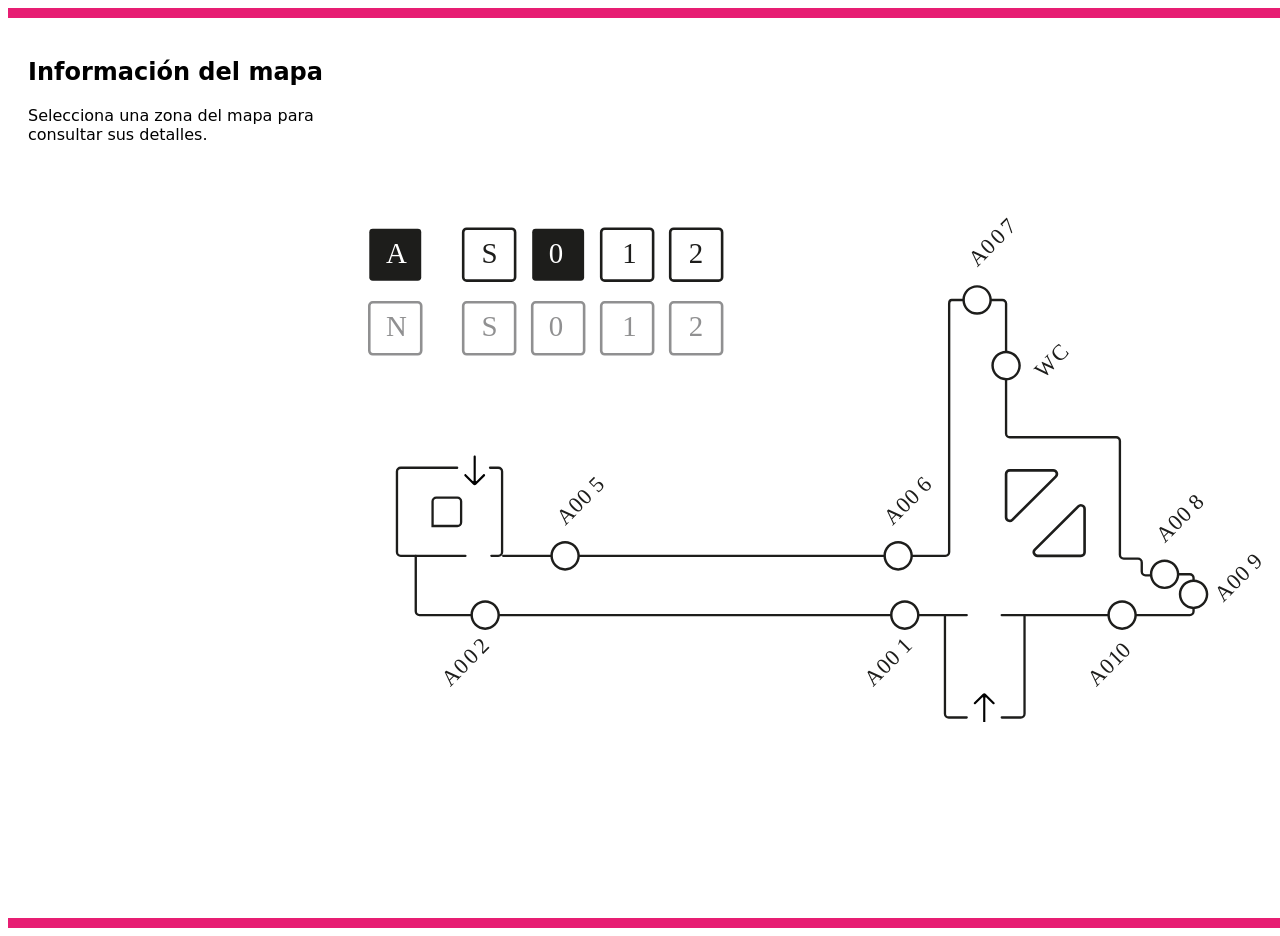
==== index.html @ 5aa55768 "Rename index.html.html to index.html" ====
<!DOCTYPE html>
<html leng=esp>

	<head>

		<link rel="stylesheet" href="mapacolor.css">
		<link rel="icon" href="[data-uri]" type="image/png">
		<title>Mapa Escuela de Arte</title>

	</head>

	<body>
		<main class="map-app">

			<aside class="sidebar" id="sidebar">
				<button class="close-button" id="close-panel">×</button>
				<h1 id="panel-title">Información</h1>
				<p id="panel-description"></p>
				<span class="mapa"></span>
		  	</aside>

			 <div class="contenido-previo">
			    <h2>Información del mapa</h2>
			    <p>Selecciona una zona del mapa para consultar sus detalles.</p>
			  </div>
			  
			<section class="map-container" > 

				<svg class="plano" id="plantaSA" xmlns="http://www.w3.org/2000/svg" version="1.1" viewBox="0 0 841.89 595.28">
				
				  <g id="Capa_1">
				    <path class="norma7" d="M84.82,393.39v54.43c0,2.05,1.66,3.71,3.71,3.71h49.93"/>
				    <path class="norma7" d="M169.51,451.53"/>
				    <line class="norma7" x1="230.84" y1="451.53" x2="138.46" y2="451.53"/>
				    <line class="norma7" x1="334.84" y1="451.53" x2="255.19" y2="451.53"/>
				    <line class="norma5" x1="544.61" y1="451.53" x2="361.49" y2="451.53"/>
				    <path class="norma7" d="M133.52,393.39h-63.43c-2.05,0-3.71-1.66-3.71-3.71v-79.04c0-2.05,1.66-3.71,3.71-3.71h87.6"/>
				    <path class="norma9" d="M157.69,306.94h8.12c2.05,0,3.71,1.66,3.71,3.71v79.04c0,2.05-1.66,3.71-3.71,3.71h-6.79"/>
				    <line class="norma7" x1="555.04" y1="451.53" x2="632.13" y2="451.53"/>
				    <line class="norma7" x1="544.61" y1="451.53" x2="555.04" y2="451.53"/>
				    <path class="norma7" d="M658.51,451.53h110.55c3.64,0,6.59-2.95,6.59-6.59v-51.54"/>
				    <path class="norma7" d="M663.96,196.99v-50.96c0-2.05-1.66-3.71-3.71-3.71h-.97"/>
				    <path class="norma7" d="M608.12,209.36v180.33c0,2.05-1.66,3.71-3.71,3.71h-33.08"/>
				    <path class="norma7" d="M611.83,142.33h0c-2.05,0-3.71,1.66-3.71,3.71v36.33"/>
				    <line class="norma7" x1="571.34" y1="393.39" x2="226.96" y2="393.39"/>
				    <line class="norma7" x1="203.32" y1="393.39" x2="170.66" y2="393.39"/>
				    <path class="norma9" d="M102.71,364.11h21.52c2.05,0,3.71-1.66,3.71-3.71v-20.47c0-2.05-1.66-3.71-3.71-3.71h-20.58c-2.05,0-3.71,1.66-3.71,3.71v24.17h2.76Z"/>
				    <line class="norma9" x1="663.24" y1="317.73" x2="663.96" y2="277.04"/>
				    <path class="norma9" d="M735.49,393.39"/>
				    <path class="norma7" d="M735.49,393.39h36.46c2.05,0,3.71-1.66,3.71-3.71v-108.95c0-2.05-1.66-3.71-3.71-3.71h-104.27c-2.05,0-3.71-1.66-3.71-3.71v-50.84"/>
				    <line class="norma7" x1="622.06" y1="142.79" x2="651.21" y2="142.79"/>
				    <path class="norma8" d="M694.81,393.39h42.62c1.99,0,3.6-1.61,3.6-3.6v-42.4c0-3.2-3.87-4.81-6.14-2.55l-42.62,42.4c-2.28,2.26-.67,6.15,2.54,6.15Z"/>
				    <path class="norma8" d="M709.66,310.59h-42.62c-1.99,0-3.6,1.61-3.6,3.6v42.4c0,3.2,3.87,4.81,6.14,2.55l42.62-42.4c2.28-2.26.67-6.15-2.54-6.15Z"/>
				    <text class="norma1" transform="translate(619.79 524.47) rotate(-45)"><tspan x="0" y="0">AS01</tspan></text>
				    <text class="norma1" transform="translate(314.65 528.87) rotate(-45)"><tspan x="0" y="0">AS02</tspan></text>
				    <text class="norma1" transform="translate(216.32 528.87) rotate(-45)"><tspan x="0" y="0">AS03</tspan></text>
				    <text class="norma1" transform="translate(544.65 241.81) rotate(-45)"><tspan x="0" y="0">AS05</tspan></text>
				    <text class="norma1" transform="translate(609.12 121.64) rotate(-45)"><tspan x="0" y="0">AS06</tspan></text>
				    <text class="norma1" transform="translate(664.23 121.64) rotate(-45)"><tspan x="0" y="0">AS07</tspan></text>
				    <text class="norma1" transform="translate(701.38 223.68) rotate(-45)"><tspan x="0" y="0">WC</tspan></text>
				    <text class="norma1" transform="translate(216.32 374.72) rotate(-45)"><tspan x="0" y="0">AS04</tspan></text>
				  </g>
				  <g id="mapeado-AS01">
				    <g>
				      <circle class="norma4" cx="644.6" cy="451.98" r="12.75"/>
				      <path class="norma3" d="M644.6,465.89c-7.67,0-13.9-6.24-13.9-13.9s6.24-13.9,13.9-13.9,13.9,6.24,13.9,13.9-6.24,13.9-13.9,13.9ZM644.6,440.39c-6.39,0-11.6,5.2-11.6,11.6s5.2,11.6,11.6,11.6,11.6-5.2,11.6-11.6-5.2-11.6-11.6-11.6Z"/>
				    </g>
				  </g>
				  <g id="mapeado-AS02">
				    <g>
				      <circle class="norma4" cx="347.59" cy="451.98" r="12.75"/>
				      <path class="norma3" d="M347.59,465.89c-7.67,0-13.9-6.24-13.9-13.9s6.24-13.9,13.9-13.9,13.9,6.24,13.9,13.9-6.24,13.9-13.9,13.9ZM347.59,440.39c-6.39,0-11.6,5.2-11.6,11.6s5.2,11.6,11.6,11.6,11.6-5.2,11.6-11.6-5.2-11.6-11.6-11.6Z"/>
				    </g>
				  </g>
				  <g id="mapeado-AS03">
				    <g>
				      <circle class="norma4" cx="242.47" cy="451.98" r="12.75"/>
				      <path class="norma3" d="M242.48,465.89c-7.67,0-13.9-6.24-13.9-13.9s6.24-13.9,13.9-13.9,13.9,6.24,13.9,13.9-6.24,13.9-13.9,13.9ZM242.48,440.39c-6.39,0-11.6,5.2-11.6,11.6s5.2,11.6,11.6,11.6,11.6-5.2,11.6-11.6-5.2-11.6-11.6-11.6Z"/>
				    </g>
				  </g>
				  <g id="mapeado-AS04">
				    <g>
				      <circle class="norma4" cx="214.25" cy="393.85" r="12.75"/>
				      <path class="norma3" d="M214.25,407.75c-7.67,0-13.9-6.24-13.9-13.9s6.24-13.9,13.9-13.9,13.9,6.24,13.9,13.9-6.24,13.9-13.9,13.9ZM214.25,382.25c-6.39,0-11.6,5.2-11.6,11.6s5.2,11.6,11.6,11.6,11.6-5.2,11.6-11.6-5.2-11.6-11.6-11.6Z"/>
				    </g>
				  </g>
				  <g id="mapeado-AS05">
				    <g>
				      <circle class="norma4" cx="608.16" cy="195.57" r="12.75"/>
				      <path class="norma3" d="M608.16,209.48c-7.67,0-13.9-6.24-13.9-13.9s6.24-13.9,13.9-13.9,13.9,6.24,13.9,13.9-6.24,13.9-13.9,13.9ZM608.16,183.98c-6.39,0-11.6,5.2-11.6,11.6s5.2,11.59,11.6,11.59,11.6-5.2,11.6-11.59-5.2-11.6-11.6-11.6Z"/>
				    </g>
				  </g>
				  <g id="mapeado-AS06">
				    <g>
				      <circle class="norma4" cx="609.31" cy="142.79" r="12.75"/>
				      <path class="norma3" d="M609.31,156.69c-7.67,0-13.9-6.24-13.9-13.9s6.24-13.9,13.9-13.9,13.9,6.24,13.9,13.9-6.24,13.9-13.9,13.9ZM609.31,131.19c-6.39,0-11.6,5.2-11.6,11.6s5.2,11.6,11.6,11.6,11.6-5.2,11.6-11.6-5.2-11.6-11.6-11.6Z"/>
				    </g>
				  </g>
				  <g id="mapeado-AS07">
				    <g>
				      <circle class="norma4" cx="663.96" cy="143.14" r="12.75"/>
				      <path class="norma3" d="M663.96,157.05c-7.67,0-13.9-6.24-13.9-13.9s6.24-13.9,13.9-13.9,13.9,6.24,13.9,13.9-6.24,13.9-13.9,13.9ZM663.96,131.55c-6.39,0-11.6,5.2-11.6,11.6s5.2,11.6,11.6,11.6,11.6-5.2,11.6-11.6-5.2-11.6-11.6-11.6Z"/>
				    </g>
				  </g>
				  <g id="mapeado-WC">
				    <g>
				      <circle class="norma4" cx="664" cy="209.74" r="12.75"/>
				      <path class="norma3" d="M664,223.65c-7.67,0-13.9-6.24-13.9-13.9s6.24-13.9,13.9-13.9,13.9,6.24,13.9,13.9-6.24,13.9-13.9,13.9ZM664,198.15c-6.39,0-11.6,5.2-11.6,11.6s5.2,11.6,11.6,11.6,11.6-5.2,11.6-11.6-5.2-11.6-11.6-11.6Z"/>
				    </g>
				  </g>
				  <g id="mapeado-A">
				    <rect class="norma3" x="43.23" y="39.29" width="46.32" height="46.32" rx="3.1" ry="3.1"/>
				    <text class="norma2" transform="translate(58.06 69.59)"><tspan x="0" y="0">A</tspan></text>
				  </g>
				  <g id="PISO0A">
				    <rect id="ir-piso0a" class="norma7" x="188.54" y="39.29" width="46.32" height="46.32" rx="3.1" ry="3.1"/>
				    <text class="norma1" transform="translate(203.37 69.59)"><tspan x="0" y="0">0</tspan></text>
				  </g>
				  <g id="PISO1A">
				    <rect class="norma7" x="250.09" y="39.29" width="46.32" height="46.32" rx="3.1" ry="3.1"/>
				    <text class="norma1" transform="translate(268.87 69.59)"><tspan x="0" y="0">1</tspan></text>
				  </g>
				  <g id="PISO2A">
				    <rect class="norma7" x="311.65" y="39.29" width="46.32" height="46.32" rx="3.1" ry="3.1"/>
				    <text class="norma1" transform="translate(328.21 69.59)"><tspan x="0" y="0">2</tspan></text>
				  </g>
				  <g id="PISOSA">
				    <rect class="norma3" x="126.99" y="39.29" width="46.32" height="46.32" rx="3.1" ry="3.1"/>
				    <text class="norma2" transform="translate(143.29 69.59)"><tspan x="0" y="0">S</tspan></text>
				  </g>
				  <g id="N">
				    <rect class="norma6" x="43.23" y="104.91" width="46.32" height="46.32" rx="3.1" ry="3.1"/>
				    <text class="norma0" transform="translate(58.06 135.21)"><tspan x="0" y="0">N</tspan></text>
				  </g>
				  <g id="PISO0N">
				    <rect class="norma6" x="188.54" y="104.91" width="46.32" height="46.32" rx="3.1" ry="3.1"/>
				    <text class="norma0" transform="translate(203.37 135.21)"><tspan x="0" y="0">0</tspan></text>
				  </g>
				  <g id="PISO1N">
				    <rect class="norma6" x="250.09" y="104.91" width="46.32" height="46.32" rx="3.1" ry="3.1"/>
				    <text class="norma0" transform="translate(268.87 135.21)"><tspan x="0" y="0">1</tspan></text>
				  </g>
				  <g id="PISO2N">
				    <rect class="norma6" x="311.65" y="104.91" width="46.32" height="46.32" rx="3.1" ry="3.1"/>
				    <text class="norma0" transform="translate(328.21 135.21)"><tspan x="0" y="0">2</tspan></text>
				  </g>
				  <g id="PISOSN">
				    <rect class="norma6" x="126.99" y="104.91" width="46.32" height="46.32" rx="3.1" ry="3.1"/>
				    <text class="norma0" transform="translate(143.29 135.21)"><tspan x="0" y="0">S</tspan></text>
				  </g>
				</svg>


				<svg class="plano activo" id="planta0A" xmlns="http://www.w3.org/2000/svg" viewBox="0 0 820.67 454.01">
					<defs>
						<linearGradient id="degradadoHover" x1="0%" y1="0%" x2="100%" y2="0%">
						<stop offset="0%" stop-color="#ADD399" />
						<stop offset="100%" stop-color="#F7A539" />
						</linearGradient>
					</defs>
				  <g id="Capa_1" data-name="Capa 1">
				    <g id="Page-1">
				      <g id="Dribbble-Light-Preview">
				        <g id="icons">
				          <g id="arrow_left-_356_" data-name="arrow_left-[#356]">
				            <path class="cls-17" d="M548.33,428.08l-7.71,7.71c-.37.37-.31.91.07,1.28l.02.02c.38.38.92.47,1.3.08l5.92-5.92c.31-.31.84-.09.84.35l-.02,21.45c0,.53.43.97.97.97h0c.54,0,.97-.43.97-.97l-.02-21.46c0-.44.53-.65.83-.35l5.86,5.86c.38.38.99.37,1.37,0l.02-.02c.38-.38.38-.98,0-1.36l-7.63-7.63c-.77-.77-2-.77-2.77,0h0Z"/>
				          </g>
				        </g>
				      </g>
				    </g>
				    <g id="Page-1-2" data-name="Page-1">
				      <g id="Dribbble-Light-Preview-2" data-name="Dribbble-Light-Preview">
				        <g id="icons-2" data-name="icons">
				          <g id="arrow_left-_356_-2" data-name="arrow_left-[#356]">
				            <path class="cls-17" d="M96.56,241.34l7.71-7.71c.37-.37.31-.91-.07-1.28l-.02-.02c-.38-.38-.92-.47-1.3-.08l-5.92,5.92c-.31.31-.84.09-.84-.35l.02-21.45c0-.53-.43-.97-.97-.97h0c-.54,0-.97.43-.97.97l.02,21.46c0,.44-.53.65-.83.35l-5.86-5.86c-.38-.38-.99-.37-1.37,0l-.02.02c-.38.38-.38.98,0,1.36l7.63,7.63c.77.77,2,.77,2.77,0h0Z"/>
				          </g>
				        </g>
				      </g>
				    </g>
				    <path class="cls-9" d="M42.6,304.96v49.49c0,1.86,1.51,3.37,3.37,3.37h45.4"/>
				    <line class="cls-9" x1="467.4" y1="357.82" x2="116.58" y2="357.82"/>
				    <path class="cls-9" d="M86.87,304.96H29.2c-1.86,0-3.37-1.51-3.37-3.37v-71.87c0-1.86,1.51-3.37,3.37-3.37h50.29"/>
				    <path class="cls-8" d="M108.85,226.35h7.38c1.86,0,3.37,1.51,3.37,3.37v71.87c0,1.86-1.51,3.37-3.37,3.37h-6.18"/>
				    <line class="cls-9" x1="484.96" y1="357.82" x2="534.05" y2="357.82"/>
				    <line class="cls-9" x1="565.34" y1="357.82" x2="660.64" y2="357.82"/>
				    <path class="cls-9" d="M684.76,357.82h48.29c1.86,0,3.37-1.51,3.37-3.37v-6.58"/>
				    <path class="cls-9" d="M736.43,330.06v-5.29c0-1.86-1.51-3.37-3.37-3.37h-10.4"/>
				    <path class="cls-9" d="M702.77,322.36h-9.18c-1.86,0-3.37-1.51-3.37-3.37v-8.18c0-1.86-1.51-3.37-3.37-3.37h-12.75c-1.86,0-3.37-1.51-3.37-3.37v-101.55c0-1.86-1.51-3.37-3.37-3.37h-94.81c-1.86,0-3.37-1.51-3.37-3.37v-48.46"/>
				    <path class="cls-9" d="M569.19,123.1v-43.06c0-1.86-1.51-3.37-3.37-3.37h-10.4"/>
				    <path class="cls-9" d="M531.2,76.67h-10.59c-1.86,0-2.2,1.51-2.2,3.37v221.54c0,1.86-1.51,3.37-3.37,3.37h-30.08"/>
				    <line class="cls-9" x1="459.78" y1="304.96" x2="181.52" y2="304.96"/>
				    <line class="cls-9" x1="164.76" y1="304.96" x2="120.64" y2="304.96"/>
				    <path class="cls-8" d="M534.05,449.12h-16.02c-1.86,0-3.37-1.51-3.37-3.37v-86.87"/>
				    <path class="cls-8" d="M565.34,449.12h16.94c1.86,0,3.37-1.51,3.37-3.37v-86.87"/>
				    <path class="cls-5" d="M597.2,304.96h38.75c1.81,0,3.27-1.47,3.27-3.27v-38.55c0-2.91-3.52-4.37-5.58-2.32l-38.75,38.55c-2.07,2.06-.61,5.59,2.31,5.59Z"/>
				    <path class="cls-5" d="M611.21,228.66h-38.75c-1.81,0-3.27,1.47-3.27,3.27v38.55c0,2.91,3.52,4.37,5.58,2.32l38.75-38.55c2.07-2.06.61-5.59-2.31-5.59Z"/>
				    <path class="cls-8" d="M60.11,278.33h19.57c1.86,0,3.37-1.51,3.37-3.37v-18.61c0-1.86-1.51-3.37-3.37-3.37h-18.71c-1.86,0-3.37,1.51-3.37,3.37v21.98h2.51Z"/>
				    <text class="cls-2" transform="translate(450.53 422.05) rotate(-45)"><tspan class="cls-18" x="0" y="0">A00</tspan><tspan class="cls-20" x="41.08" y="0">1</tspan></text>
				    <text class="cls-2" transform="translate(73.39 422.05) rotate(-45)"><tspan class="cls-18" x="0" y="0">A0</tspan><tspan class="cls-19" x="27.52" y="0">0</tspan><tspan class="cls-15" x="40.78" y="0">2</tspan></text>
				    <text class="cls-2" transform="translate(543.4 47.63) rotate(-45)"><tspan class="cls-21" x="0" y="0">A0</tspan><tspan class="cls-12" x="27.52" y="0">0</tspan><tspan class="cls-10" x="40.69" y="0">7</tspan></text>
				    <text class="cls-2" transform="translate(602.58 147.37) rotate(-45)"><tspan class="cls-16" x="0" y="0">W</tspan><tspan x="20.13" y="0">C</tspan></text>
				    <text class="cls-2" transform="translate(175.87 278.37) rotate(-45)"><tspan class="cls-18" x="0" y="0">A00</tspan><tspan x="41.08" y="0">5</tspan></text>
				    <text class="cls-2" transform="translate(467.9 278.37) rotate(-45)"><tspan class="cls-21" x="0" y="0">A00</tspan><tspan x="41.08" y="0">6</tspan></text>
				    <text class="cls-2" transform="translate(710.63 293.98) rotate(-45)"><tspan class="cls-21" x="0" y="0">A00</tspan><tspan class="cls-14" x="41.08" y="0">8</tspan></text>
				    <text class="cls-2" transform="translate(762.85 346.84) rotate(-45)"><tspan class="cls-21" x="0" y="0">A00</tspan><tspan x="41.08" y="0">9</tspan></text>
				    <text class="cls-2" transform="translate(649.65 422.05) rotate(-45)"><tspan class="cls-21" x="0" y="0">A01</tspan><tspan class="cls-20" x="35.03" y="0">0</tspan></text>
				  </g>
				  <g id="mapeado-A001">
				    <g>
				      <ellipse id="mapeado-A001" class="cls-13" cx="478.83" cy="357.82" rx="12.06" ry="12.11"/>
				      <path class="cls-11" d="M478.83,371.03c-7.25,0-13.16-5.93-13.16-13.21s5.9-13.21,13.16-13.21,13.16,5.93,13.16,13.21-5.9,13.21-13.16,13.21ZM478.83,346.8c-6.05,0-10.97,4.94-10.97,11.02s4.92,11.02,10.97,11.02,10.97-4.94,10.97-11.02-4.92-11.02-10.97-11.02Z"/>
				    </g>
				  </g>
				  <g id="mapeado-A002">
				    <g>
				      <ellipse  class="cls-13" cx="104.52" cy="357.82" rx="12.06" ry="12.11"/>
				      <path class="cls-11" d="M104.52,371.03c-7.25,0-13.16-5.93-13.16-13.21s5.9-13.21,13.16-13.21,13.16,5.93,13.16,13.21-5.9,13.21-13.16,13.21ZM104.52,346.8c-6.05,0-10.97,4.94-10.97,11.02s4.92,11.02,10.97,11.02,10.97-4.94,10.97-11.02-4.92-11.02-10.97-11.02Z"/>
				    </g>
				  </g>
				  <g id="mapeado-A005">
				    <g>
				      <ellipse id="mapeado-A005" class="cls-13" cx="175.83" cy="304.96" rx="12.06" ry="12.11"/>
				      <path class="cls-11" d="M175.83,318.17c-7.25,0-13.16-5.93-13.16-13.21s5.9-13.21,13.16-13.21,13.16,5.93,13.16,13.21-5.9,13.21-13.16,13.21ZM175.83,293.94c-6.05,0-10.97,4.94-10.97,11.02s4.92,11.02,10.97,11.02,10.97-4.94,10.97-11.02-4.92-11.02-10.97-11.02Z"/>
				    </g>
				  </g>
				  <g id="mapeado-A006">
				    <g>
				      <ellipse id="mapeado-A006" class="cls-13" cx="472.93" cy="304.96" rx="12.06" ry="12.11"/>
				      <path class="cls-11" d="M472.93,318.17c-7.25,0-13.16-5.93-13.16-13.21s5.9-13.21,13.16-13.21,13.15,5.93,13.15,13.21-5.9,13.21-13.15,13.21ZM472.93,293.94c-6.05,0-10.97,4.94-10.97,11.02s4.92,11.02,10.97,11.02,10.97-4.94,10.97-11.02-4.92-11.02-10.97-11.02Z"/>
				    </g>
				  </g>
				  <g id="mapeado-A007">
				    <g>
				      <ellipse id="mapeado-A007" class="cls-13" cx="543.36" cy="76.68" rx="12.06" ry="12.11"/>
				      <path class="cls-11" d="M543.36,89.89c-7.25,0-13.16-5.93-13.16-13.21s5.9-13.21,13.16-13.21,13.16,5.93,13.16,13.21-5.9,13.21-13.16,13.21ZM543.36,65.66c-6.05,0-10.97,4.94-10.97,11.02s4.92,11.02,10.97,11.02,10.97-4.94,10.97-11.02-4.92-11.02-10.97-11.02Z"/>
				    </g>
				  </g>
				  <g id="mapeado-WC">
				    <g>
				      <ellipse id="mapeado-WC" class="cls-13" cx="569.19" cy="135.22" rx="12.06" ry="12.11"/>
				      <path class="cls-11" d="M569.19,148.43c-7.25,0-13.16-5.93-13.16-13.21s5.9-13.21,13.16-13.21,13.15,5.93,13.15,13.21-5.9,13.21-13.15,13.21ZM569.19,124.2c-6.05,0-10.97,4.94-10.97,11.02s4.92,11.02,10.97,11.02,10.97-4.94,10.97-11.02-4.92-11.02-10.97-11.02Z"/>
				    </g>
				  </g>
				  <g id="mapeado-A008">
				    <g>
				      <ellipse id="mapeado-A008" class="cls-13" cx="710.6" cy="321.4" rx="12.06" ry="12.11"/>
				      <path class="cls-11" d="M710.6,334.61c-7.25,0-13.16-5.93-13.16-13.21s5.9-13.21,13.16-13.21,13.16,5.93,13.16,13.21-5.9,13.21-13.16,13.21ZM710.6,310.38c-6.05,0-10.97,4.94-10.97,11.02s4.92,11.02,10.97,11.02,10.97-4.94,10.97-11.02-4.92-11.02-10.97-11.02Z"/>
				    </g>
				  </g>
				  <g id="mapeado-A009">
				    <g>
				      <ellipse id="mapeado-A009" class="cls-13" cx="736.43" cy="339.31" rx="12.06" ry="12.11"/>
				      <path class="cls-11" d="M736.43,352.52c-7.25,0-13.16-5.93-13.16-13.21s5.9-13.21,13.16-13.21,13.16,5.93,13.16,13.21-5.9,13.21-13.16,13.21ZM736.43,328.29c-6.05,0-10.97,4.94-10.97,11.02s4.92,11.02,10.97,11.02,10.97-4.94,10.97-11.02-4.92-11.02-10.97-11.02Z"/>
				    </g>
				  </g>
				  <g id="mapeado-A010">
				    <g>
				      <ellipse id="mapeado-A010" class="cls-13" cx="672.7" cy="357.82" rx="12.06" ry="12.11"/>
				      <path class="cls-11" d="M672.7,371.03c-7.25,0-13.16-5.93-13.16-13.21s5.9-13.21,13.16-13.21,13.16,5.93,13.16,13.21-5.9,13.21-13.16,13.21ZM672.7,346.8c-6.05,0-10.97,4.94-10.97,11.02s4.92,11.02,10.97,11.02,10.97-4.94,10.97-11.02-4.92-11.02-10.97-11.02Z"/>
				    </g>
				  </g>
				  <g id="A">
				    <rect class="cls-11" x="1.15" y="13.15" width="46.32" height="46.32" rx="3.1" ry="3.1"/>
				    <text class="cls-4" transform="translate(15.99 43.45)"><tspan x="0" y="0">A</tspan></text>
				  </g>
				  <g id="PISO0A">
				    <rect class="cls-11" x="146.47" y="13.15" width="46.32" height="46.32" rx="3.1" ry="3.1"/>
				    <text class="cls-4" transform="translate(161.3 43.45)"><tspan x="0" y="0">0</tspan></text>
				  </g>
				  <g id="PISO1A">
				    <rect class="cls-7" x="208.02" y="13.15" width="46.32" height="46.32" rx="3.1" ry="3.1"/>
				    <text class="cls-3" transform="translate(226.8 43.45)"><tspan x="0" y="0">1</tspan></text>
				  </g>
				  <g id="PISO2A">
				    <rect class="cls-7" x="269.57" y="13.15" width="46.32" height="46.32" rx="3.1" ry="3.1"/>
				    <text class="cls-3" transform="translate(286.14 43.45)"><tspan x="0" y="0">2</tspan></text>
				    <rect class="cls-6" x="84.91" y="78.77" width="46.32" height="46.32" rx="3.1" ry="3.1"/>
				    <text class="cls-1" transform="translate(101.22 109.07)"><tspan x="0" y="0">S</tspan></text>
				  </g>
				  <g id="PISOSA">
				    <rect id="ir-pisosa" class="cls-7" x="84.91" y="13.15" width="46.32" height="46.32" rx="3.1" ry="3.1"/>
				    <text class="cls-3" transform="translate(101.22 43.45)"><tspan x="0" y="0">S</tspan></text>
				  </g>
				  <g id="N">
				    <rect class="cls-6" x="1.15" y="78.77" width="46.32" height="46.32" rx="3.1" ry="3.1"/>
				    <text class="cls-1" transform="translate(15.99 109.07)"><tspan x="0" y="0">N</tspan></text>
				  </g>
				  <g id="PISO0N">
				    <rect class="cls-6" x="146.47" y="78.77" width="46.32" height="46.32" rx="3.1" ry="3.1"/>
				    <text class="cls-1" transform="translate(161.3 109.07)"><tspan x="0" y="0">0</tspan></text>
				  </g>
				  <g id="PISO1N">
				    <rect class="cls-6" x="208.02" y="78.77" width="46.32" height="46.32" rx="3.1" ry="3.1"/>
				    <text class="cls-1" transform="translate(226.8 109.07)"><tspan x="0" y="0">1</tspan></text>
				  </g>
				  <g id="PISO2N">
				    <rect class="cls-6" x="269.57" y="78.77" width="46.32" height="46.32" rx="3.1" ry="3.1"/>
				    <text class="cls-1" transform="translate(286.14 109.07)"><tspan x="0" y="0">2</tspan></text>
				  </g>
				</svg>
			</section>
		</main>
		<script src="mapaordenes.js"></script>
	</body>

</html>
---- mapacolor.css ----
.norma0 {
        fill: #909091;
      }

      .norma0, .norma1, .norma2 {
        font-family: Brother-1816-Regular, 'Brother 1816';
        font-size: 25.77px;
      }

      .norma3, .norma1 {
        fill: #1d1d1b;
      }

      .norma4, .norma2 {
        fill: #fff;
      }

      .norma5 {
        stroke-width: 2.5px;
      }

      .norma5, .norma6, .norma7, .norma8, .norma9 {
        fill: none;
        stroke-linecap: round;
        stroke-miterlimit: 10;
      }

      .norma5, .norma7, .norma8, .norma9 {
        stroke: #1d1d1b;
      }

      .norma6 {
        stroke: #909091;
      }

      .norma6, .norma7 {
        stroke-width: 2.31px;
      }

      .norma8 {
        stroke-width: 2.58px;
      }

      .norma9 {
        stroke-width: 2.27px;
      }

.cls-1 {
  fill: #909091;
}

.cls-1, .cls-2, .cls-3, .cls-4 {
  font-family: Brother-1816-Regular, 'Brother 1816';
}

.cls-1, .cls-3, .cls-4 {
  font-size: 25.77px;
}

.cls-5 {
  stroke-width: 2.35px;
}

.cls-5, .cls-6, .cls-7, .cls-8, .cls-9 {
  fill: none;
  stroke-linecap: round;
  stroke-miterlimit: 10;
}

.cls-5, .cls-7, .cls-8, .cls-9 {
  stroke: #1d1d1b;
}

.cls-10 {
  letter-spacing: 0em;
}

.cls-2 {
  font-size: 19.77px;
}

.cls-2, .cls-11, .cls-3 {
  fill: #1d1d1b;
}

.cls-12 {
  letter-spacing: .02em;
}

.cls-13, .cls-4 {
  fill: #fff;
}

.cls-6 {
  stroke: #909091;
}

.cls-6, .cls-7 {
  stroke-width: 2.31px;
}

.cls-14 {
  letter-spacing: 0em;
}

.cls-15 {
  letter-spacing: 0em;
}

.cls-16 {
  letter-spacing: .02em;
}

.cls-17 {
  fill: #010101;
  fill-rule: evenodd;
}

.cls-8 {
  stroke-width: 2.06px;
}

.cls-18 {
  letter-spacing: .04em;
}

.cls-9 {
  stroke-width: 2.1px;
}

.cls-19 {
  letter-spacing: .02em;
}

.cls-20 {
  letter-spacing: 0em;
}

.cls-21 {
  letter-spacing: .04em;
}

[id^="mapeado-"] {
  cursor: pointer;
  transition: fill 0.25s ease, stroke-width 0.25s ease;
}
 
[id^="mapeado-"]:hover {
  fill: #e71e73;
  stroke-width: 3;
}

[id^="ir-piso"] {
  cursor: pointer;
  transition: fill 0.25s ease, stroke-width 0.25s ease;
}

[id^="ir-piso"]:hover {
  fill: url(#degradadoHover); /* Referencia al degradado SVG */
  stroke-width: 3;
}

#PISOSA text,
#PISO0A text {
  pointer-events: none;
}
 
.map-app {
  width: 100vw;
  height: 100vh;
  display: flex;
  position: relative;
  border-top: 10px solid #e71e73;
  border-bottom: 10px solid #e71e73;
}

.contenido-previo {
  width: 360px;
  height: 100vh;
  box-sizing: border-box;
  flex-shrink: 0;
  padding: 20px;
  font-family: Brother-1816-Regular, 'Brother 1816', system-ui, sans-serif;
}

.panel-img {
  width: 100%;          
  max-height: spx;    
  object-fit: fit;    
  border-radius: 6px;   
  margin: 12px 0;       
  display: block;
}
.sidebar {
  width: 360px;
  height: 100vh;
  box-sizing: border-box;
  padding: 56px 28px 28px;
  background: #fff;
  color: #1d1d1b;
  font-family: Brother-1816-Regular, 'Brother 1816', system-ui, sans-serif;
  border-right: 1px solid #eee;
  border-top: 4px solid #e71e73;
  position: fixed;
  top: 0;
  left: 0;
  transform: translateX(-100%);
  transition: transform 0.35s ease, box-shadow 0.35s ease;
  flex-shrink: 0;
  overflow-y: auto;
}

.sidebar.open {
  transform: translateX(0);
  box-shadow: 4px 0 10px;
}

.close-button {
  position: absolute;
  top: 16px;
  right: 16px;
  width: 32px;
  height: 32px;
  border: none;
  border-radius: 50%;
  background: #f2f2f2;
  color: #1d1d1b;
  font-size: 20px;
  line-height: 1;
  cursor: pointer;
  transition: background 0.2s ease, color 0.2s ease;
}

.close-button:hover {
  background: #e71e73;
  color: #fff;
}
.map-container {
  flex: 1;
  height: 100%;
  position: relative;
  overflow: hidden;
  display: flex;
  align-items: center;
  justify-content: center;
}

.contenido-previo {
  width: 360px;
  height: 100vh;
  box-sizing: border-box;
  flex-shrink: 0;
  padding: 20px;

}

.plano {
  display: none;
}

.plano.activo{
  display: block;
}
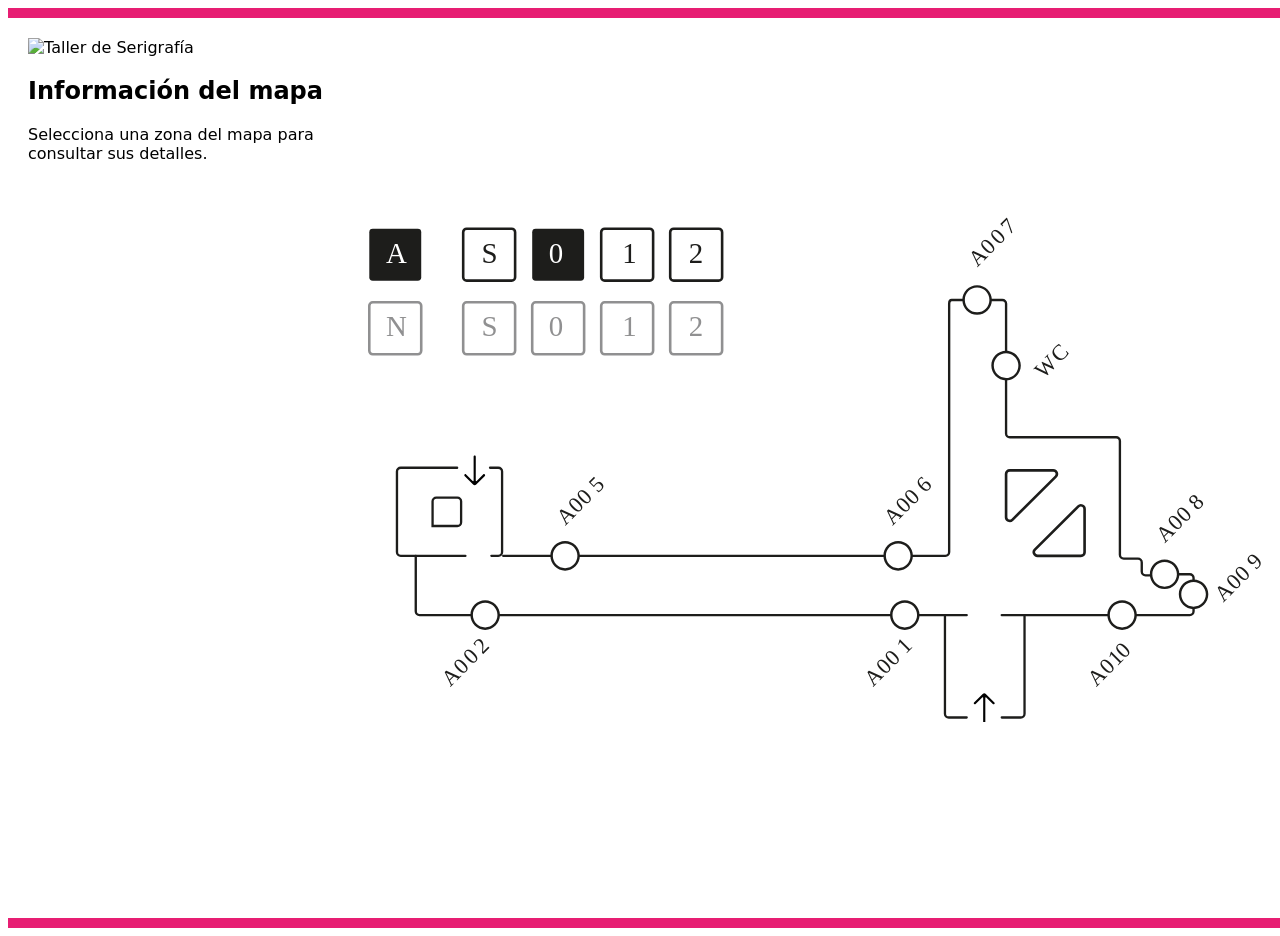
==== commit ac1f4879: "Add files via upload" ====
--- a/index.html
+++ b/index.html
@@ -20,6 +20,7 @@
 		  	</aside>
 
 			 <div class="contenido-previo">
+			 	<img id="header" src="imagenes/logoescuela.jpg" alt="Taller de Serigrafía">
 			    <h2>Información del mapa</h2>
 			    <p>Selecciona una zona del mapa para consultar sus detalles.</p>
 			  </div>
@@ -302,5 +303,4 @@
 		</main>
 		<script src="mapaordenes.js"></script>
 	</body>
-
-</html>
+</html>
